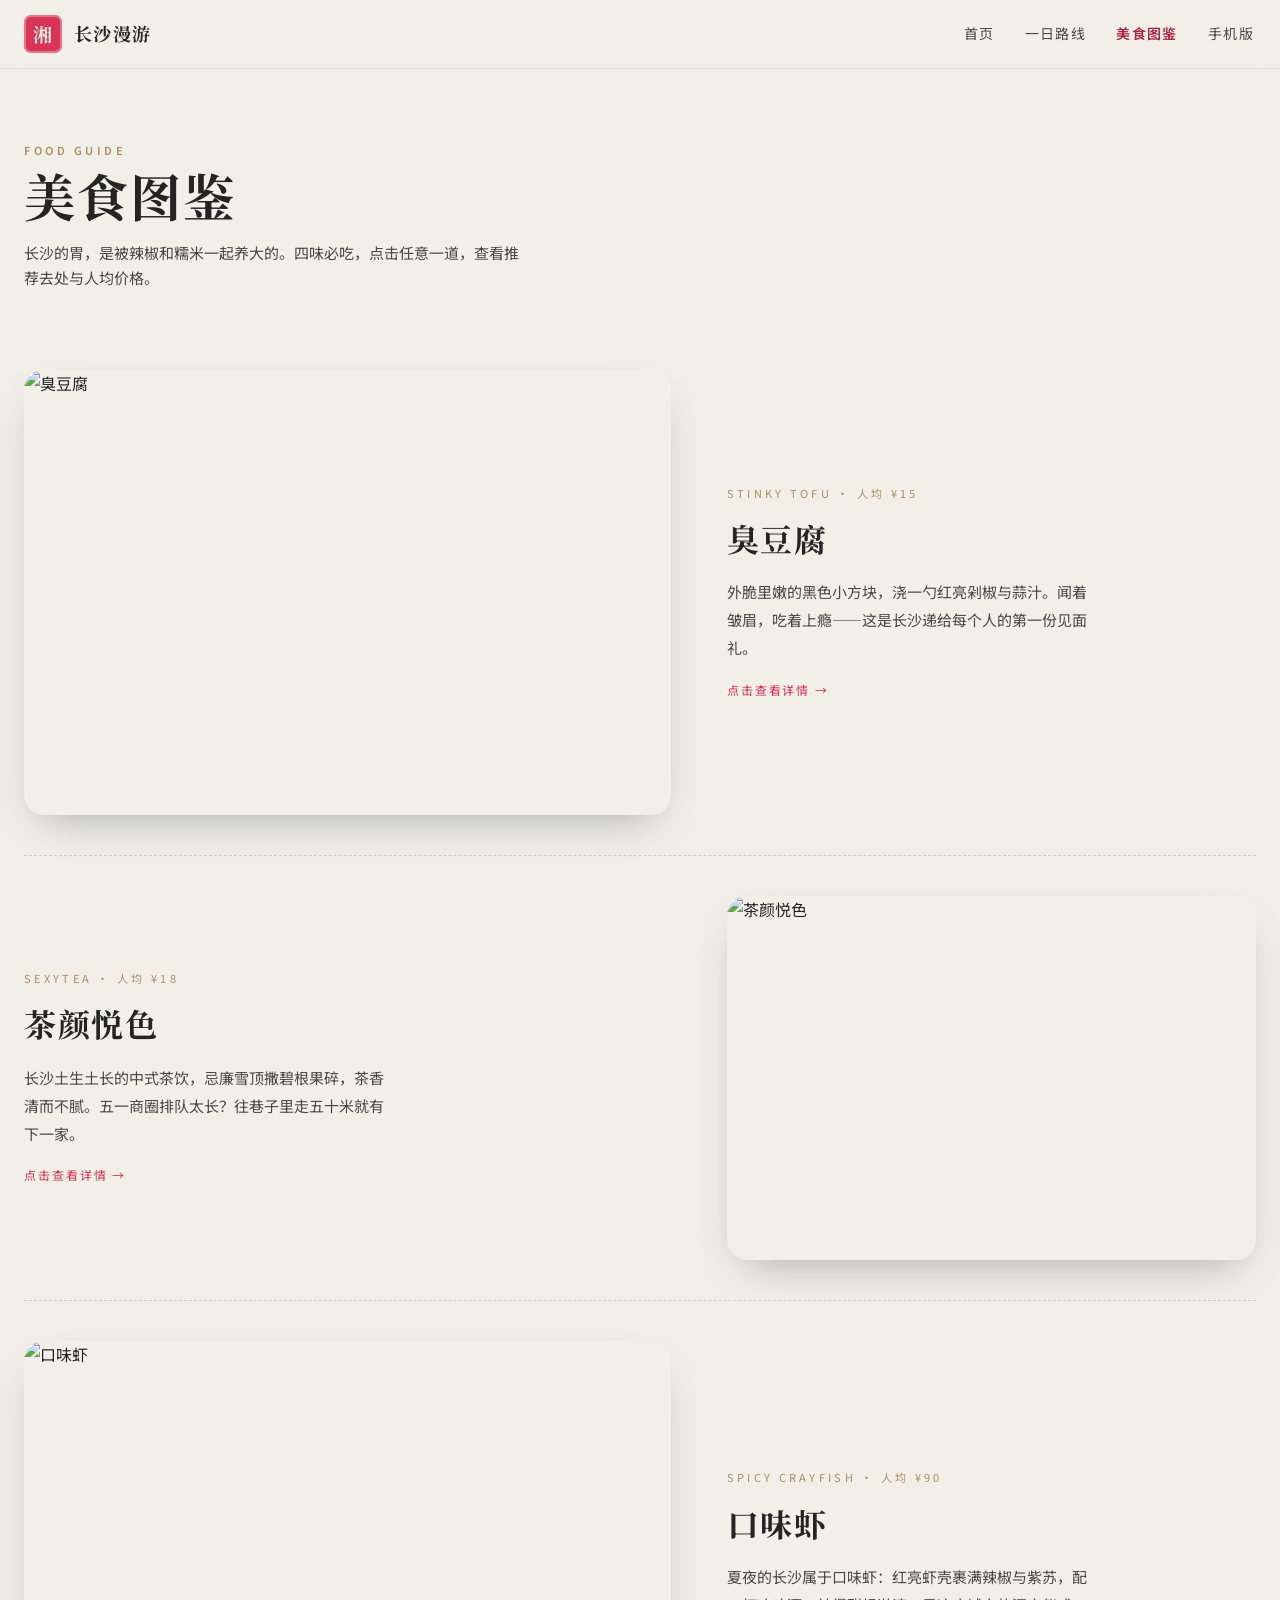
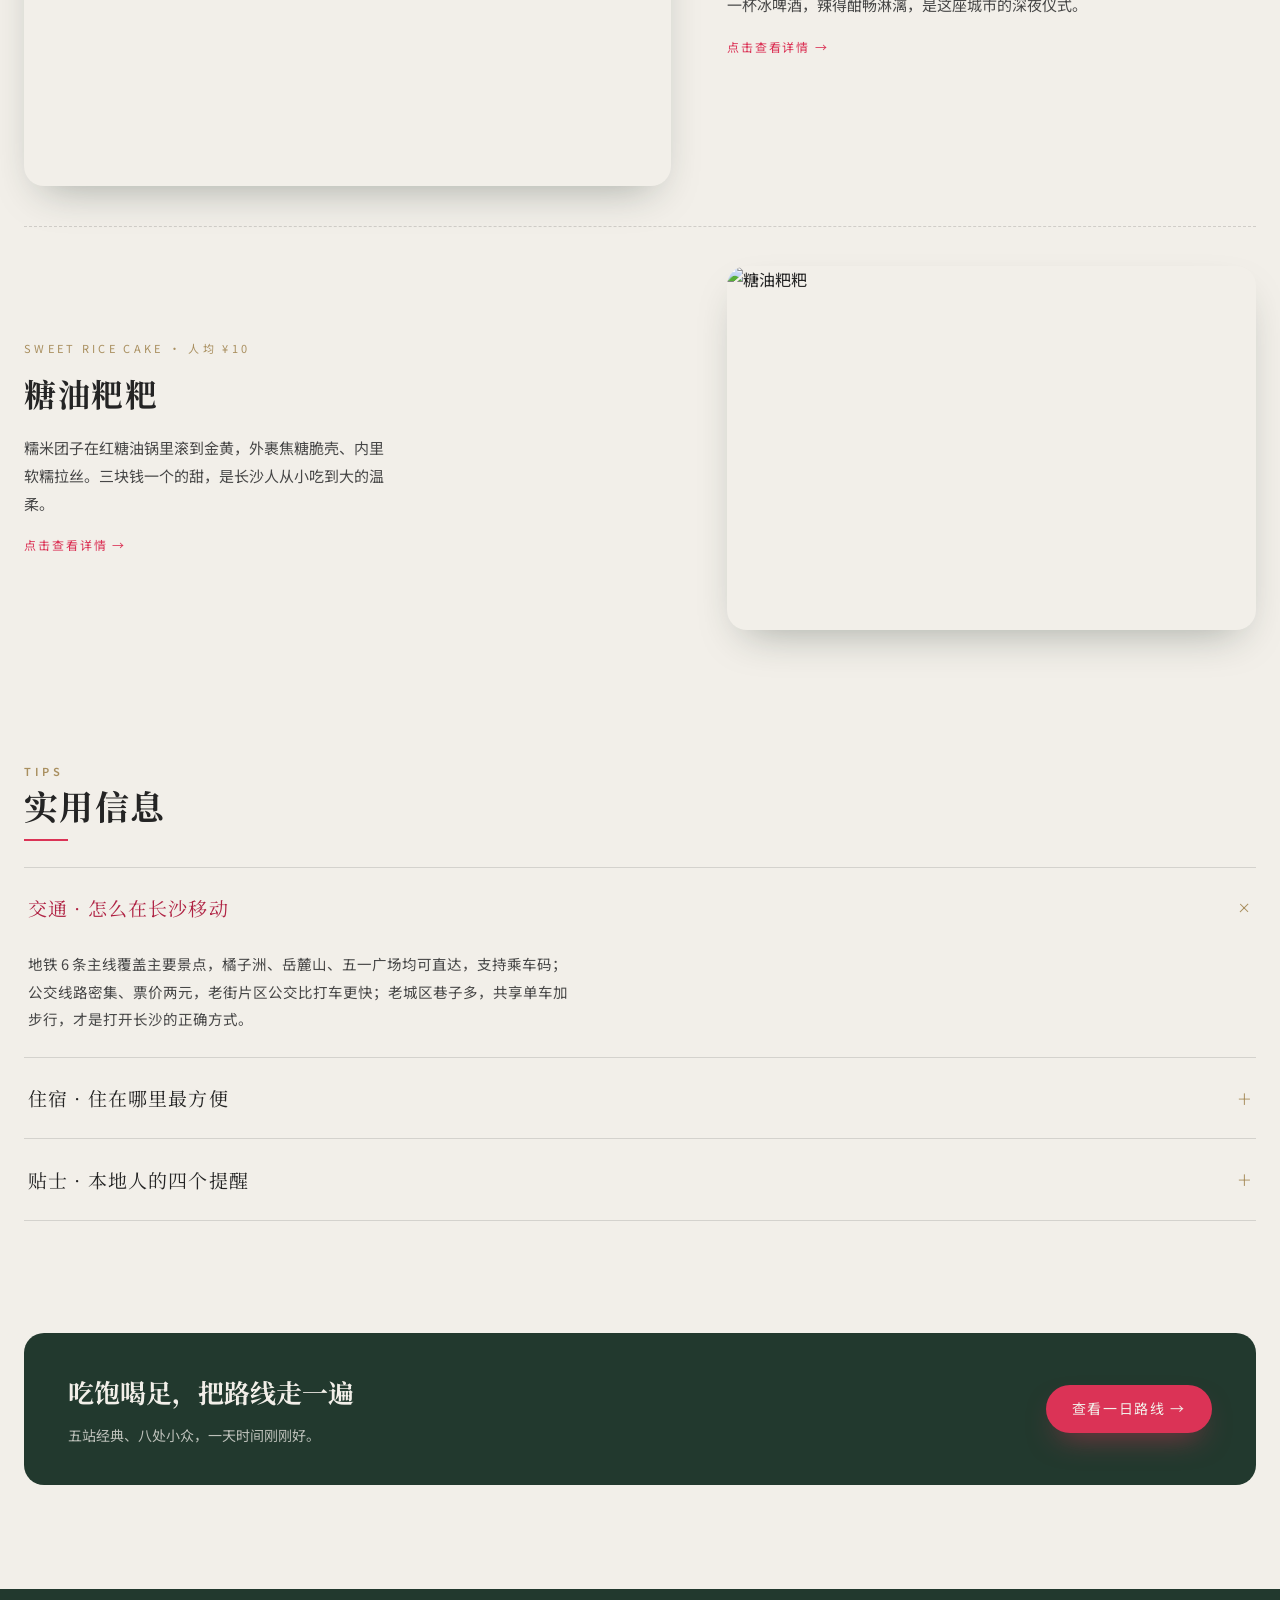
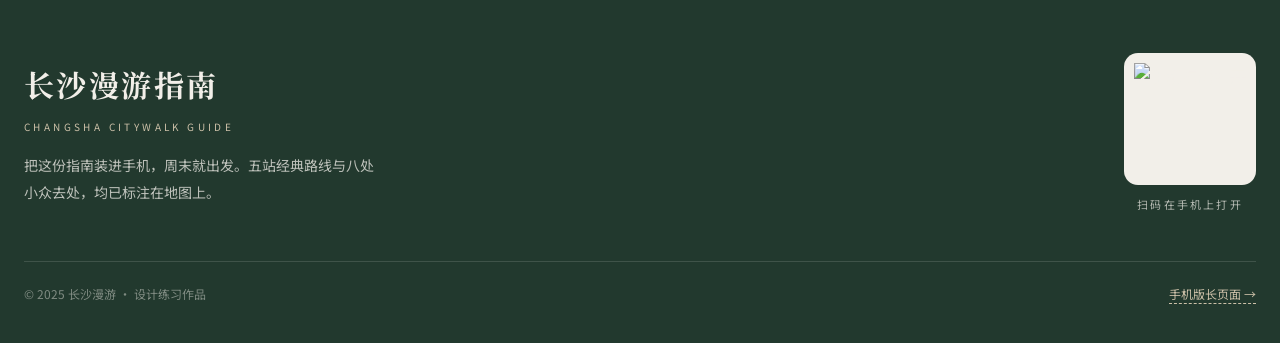
==== food.html @ cf856d1f "Deploy website text files" ====
<!DOCTYPE html>
<html lang="zh-CN">
<head>
<meta charset="UTF-8">
<meta name="viewport" content="width=device-width, initial-scale=1">
<title>长沙漫游 · 美食图鉴</title>
<link rel="preconnect" href="https://fonts.googleapis.com">
<link rel="preconnect" href="https://fonts.gstatic.com" crossorigin>
<link href="https://fonts.googleapis.com/css2?family=Noto+Serif+SC:wght@600;700;900&family=Noto+Sans+SC:wght@400;500;600&display=swap" rel="stylesheet">
<link rel="icon" href="data:image/svg+xml,%3Csvg xmlns=%27http://www.w3.org/2000/svg%27 viewBox=%270 0 64 64%27%3E%3Crect width=%2764%27 height=%2764%27 rx=%2712%27 fill=%27%23DB3356%27/%3E%3Ctext x=%2732%27 y=%2744%27 font-size=%2734%27 text-anchor=%27middle%27 fill=%27%23F2EFE9%27 font-family=%27serif%27%3E湘%3C/text%3E%3C/svg%3E">
<link rel="stylesheet" href="assets/style.css">
</head>
<body class="pc-body">

<nav class="pc-nav">
  <div class="pc-nav-in">
    <a class="pc-brand" href="pc.html"><span class="seal">湘</span>长沙漫游</a>
    <div class="pc-nav-links">
      <a href="pc.html">首页</a>
      <a href="route.html">一日路线</a>
      <a class="on" href="food.html">美食图鉴</a>
      <a href="index.html">手机版</a>
    </div>
  </div>
</nav>

<main class="pc-wrap">

  <header class="page-head">
    <p class="sec-en reveal">Food Guide</p>
    <h1 class="sec-title reveal" style="--d:.08s;font-size:clamp(34px,4vw,54px)">美食图鉴</h1>
    <p class="lede reveal" style="--d:.16s;margin-top:14px">长沙的胃，是被辣椒和糯米一起养大的。四味必吃，点击任意一道，查看推荐去处与人均价格。</p>
  </header>

  <section class="pc-sec" style="padding-top:30px">
    <article class="food-row reveal" data-key="tofu" role="button" tabindex="0" aria-label="查看臭豆腐详情">
      <img src="assets/tofu.jpg" alt="臭豆腐">
      <div>
        <span class="f-en">Stinky Tofu · 人均 ¥15</span>
        <h3>臭豆腐</h3>
        <p>外脆里嫩的黑色小方块，浇一勺红亮剁椒与蒜汁。闻着皱眉，吃着上瘾——这是长沙递给每个人的第一份见面礼。</p>
        <span class="go">点击查看详情 →</span>
      </div>
    </article>

    <article class="food-row reveal" data-key="milktea" role="button" tabindex="0" aria-label="查看茶颜悦色详情">
      <img src="assets/milktea.jpg" alt="茶颜悦色">
      <div>
        <span class="f-en">Sexytea · 人均 ¥18</span>
        <h3>茶颜悦色</h3>
        <p>长沙土生土长的中式茶饮，忌廉雪顶撒碧根果碎，茶香清而不腻。五一商圈排队太长？往巷子里走五十米就有下一家。</p>
        <span class="go">点击查看详情 →</span>
      </div>
    </article>

    <article class="food-row reveal" data-key="crayfish" role="button" tabindex="0" aria-label="查看口味虾详情">
      <img src="assets/crayfish.jpg" alt="口味虾">
      <div>
        <span class="f-en">Spicy Crayfish · 人均 ¥90</span>
        <h3>口味虾</h3>
        <p>夏夜的长沙属于口味虾：红亮虾壳裹满辣椒与紫苏，配一杯冰啤酒，辣得酣畅淋漓，是这座城市的深夜仪式。</p>
        <span class="go">点击查看详情 →</span>
      </div>
    </article>

    <article class="food-row reveal" data-key="tangyou" role="button" tabindex="0" aria-label="查看糖油粑粑详情">
      <img src="assets/tangyou.jpg" alt="糖油粑粑">
      <div>
        <span class="f-en">Sweet Rice Cake · 人均 ¥10</span>
        <h3>糖油粑粑</h3>
        <p>糯米团子在红糖油锅里滚到金黄，外裹焦糖脆壳、内里软糯拉丝。三块钱一个的甜，是长沙人从小吃到大的温柔。</p>
        <span class="go">点击查看详情 →</span>
      </div>
    </article>
  </section>

  <section class="pc-sec">
    <header class="sec-head reveal">
      <p class="sec-en">Tips</p>
      <h2 class="sec-title">实用信息</h2>
      <div class="rule"></div>
    </header>
    <div class="acc reveal">
      <details open>
        <summary>交通 · 怎么在长沙移动</summary>
        <div class="acc-body">地铁 6 条主线覆盖主要景点，橘子洲、岳麓山、五一广场均可直达，支持乘车码；公交线路密集、票价两元，老街片区公交比打车更快；老城区巷子多，共享单车加步行，才是打开长沙的正确方式。</div>
      </details>
      <details>
        <summary>住宿 · 住在哪里最方便</summary>
        <div class="acc-body">第一次来推荐五一广场 / 黄兴路一带，吃喝玩乐下楼即达；想看夜景选湘江边；预算有限又想有点文艺气，大学城与后湖周边性价比最高。</div>
      </details>
      <details>
        <summary>贴士 · 本地人的四个提醒</summary>
        <div class="acc-body">① 湘菜默认中辣起步，吃辣量力而行，备好肠胃药；② 茶颜悦色不必死等商圈大店，巷子里五十米一家；③ 岳麓书院周一闭馆，热门场馆记得提前预约；④ 夏季白天暴晒，户外景点安排在清晨或傍晚。</div>
      </details>
    </div>
  </section>

  <section class="pc-sec" style="padding-bottom:8px">
    <div class="stat-band reveal" style="margin-top:20px;grid-template-columns:1fr auto;align-items:center">
      <div>
        <h2 style="font-family:var(--serif);font-size:26px">吃饱喝足，把路线走一遍</h2>
        <p style="margin-top:10px;font-size:14px;color:rgba(242,239,233,.75)">五站经典、八处小众，一天时间刚刚好。</p>
      </div>
      <a class="btn btn-fill" href="route.html">查看一日路线 →</a>
    </div>
  </section>

</main>

<footer class="pc-foot">
  <div class="pc-foot-in">
    <div>
      <h2>长沙漫游指南</h2>
      <p class="fen">Changsha Citywalk Guide</p>
      <p style="margin-top:16px;font-size:14px;color:rgba(242,239,233,.75);max-width:44ch;line-height:1.9">把这份指南装进手机，周末就出发。五站经典路线与八处小众去处，均已标注在地图上。</p>
    </div>
    <div>
      <div class="qr"><img src="assets/qr.png" alt="手机扫码打开"></div>
      <p class="qr-cap">扫码在手机上打开</p>
    </div>
    <div class="copy">
      <span>© 2025 长沙漫游 · 设计练习作品</span>
      <span><a href="index.html">手机版长页面 →</a></span>
    </div>
  </div>
</footer>

<div class="modal" id="modal" role="dialog" aria-modal="true" aria-label="详情" hidden>
  <div class="modal-backdrop" data-close></div>
  <div class="modal-card">
    <button class="modal-close" data-close aria-label="关闭">✕</button>
    <div class="modal-body"></div>
  </div>
</div>

<script src="assets/app.js"></script>
</body>
</html>
---- assets/style.css ----
/* ============================================================
   长沙漫游 · CHANGSHA CITYWALK
   设计系统：旧纸米白 / 墨绿松烟 / 朱砂点缀 / 哑光金
   ============================================================ */
:root{
  --paper:#F2EFE9;
  --beige:#DFD7C8;
  --beige-2:#E9E2D2;
  --sage:#B0C6B3;
  --ink:#242424;
  --ink-2:#474747;
  --pine:#22392E;
  --pine-2:#1B2E25;
  --crimson:#DB3356;
  --crimson-d:#B02344;
  --gold:#CCC0A8;
  --gold-d:#A98F5F;
  --serif:'Noto Serif SC','Songti SC','SimSun',serif;
  --sans:'Noto Sans SC',-apple-system,'PingFang SC','Microsoft YaHei',sans-serif;
  --r-lg:20px; --r-md:14px;
  --shadow:0 18px 44px -18px rgba(27,46,37,.38);
  --ease:cubic-bezier(.16,1,.3,1);
}
*,*::before,*::after{box-sizing:border-box;margin:0;padding:0}
html{scroll-behavior:smooth;-webkit-text-size-adjust:100%}
body{
  font-family:var(--sans);
  background:var(--paper);
  color:var(--ink);
  font-size:16px;line-height:1.65;
  min-height:100dvh;
  -webkit-font-smoothing:antialiased;
}
::selection{background:var(--ink);color:var(--paper)}
::-webkit-scrollbar{width:6px;height:6px}
::-webkit-scrollbar-track{background:transparent}
::-webkit-scrollbar-thumb{background:rgba(36,36,36,.28);border-radius:10px}
img{display:block;max-width:100%}
a{color:inherit;text-decoration:none}
button{font:inherit;color:inherit;background:none;border:0;cursor:pointer}
:focus{outline:none}
:focus-visible{outline:2px solid var(--crimson);outline-offset:3px;border-radius:4px}

/* ---------- 通用排版 ---------- */
.sec-en{
  font-size:11px;letter-spacing:.32em;text-transform:uppercase;
  color:var(--gold-d);font-weight:600;margin-bottom:6px;
}
.sec-title{
  font-family:var(--serif);font-weight:700;
  font-size:clamp(26px,6vw,34px);line-height:1.2;letter-spacing:.04em;
}
.sec-head{margin-bottom:26px}
.sec-head .rule{width:44px;height:2px;background:var(--crimson);margin-top:12px}
.lede{color:var(--ink-2);font-size:15px;max-width:62ch}

/* ---------- 印章（签名细节） ---------- */
.seal{
  width:46px;height:46px;flex:none;border-radius:8px;
  background:var(--crimson);color:var(--paper);
  display:grid;place-items:center;
  font-family:var(--serif);font-size:23px;font-weight:700;
  box-shadow:inset 0 0 0 2px rgba(242,239,233,.35);
  user-select:none;
}

/* ---------- 滚动显现（移动动画） ---------- */
.reveal{
  opacity:0;transform:translateY(26px);filter:blur(10px);
  transition:opacity .8s ease,transform .8s var(--ease),filter .8s ease;
  transition-delay:var(--d,0s);
  will-change:opacity,transform,filter;
}
.reveal.is-visible{opacity:1;transform:translateY(0);filter:blur(0)}

/* ---------- 页面载入 ---------- */
body.preload{opacity:0}
body.page-loaded{opacity:1;transition:opacity .8s ease}

/* ============================================================
   手机长页面（index.html）
   ============================================================ */
.m-body{background:var(--pine-2)}
.shell{
  max-width:480px;margin:0 auto;background:var(--paper);
  min-height:100dvh;position:relative;
  box-shadow:0 0 80px rgba(0,0,0,.45);
  overflow:clip;
}

/* Hero */
.m-hero{position:relative}
.m-hero-img{height:60dvh;min-height:420px;width:100%;object-fit:cover}
.m-hero-band{
  background:var(--pine);color:var(--paper);
  padding:34px 24px 44px;position:relative;
}
.m-hero-band::before{
  content:"";position:absolute;left:0;right:0;top:-28px;height:28px;
  background:linear-gradient(transparent,rgba(27,46,37,.55));
}
.m-hero-tag{
  display:inline-flex;align-items:center;gap:8px;
  font-size:11px;letter-spacing:.28em;color:var(--gold);
  border:1px solid rgba(204,192,168,.4);border-radius:999px;
  padding:7px 14px;margin-bottom:18px;
}
.m-hero-title{
  font-family:var(--serif);font-weight:900;
  font-size:clamp(44px,13vw,58px);letter-spacing:.06em;line-height:1.1;
}
.m-hero-en{
  margin-top:10px;font-size:12px;letter-spacing:.34em;color:var(--gold);
  text-transform:uppercase;
}
.m-hero-sub{
  margin-top:16px;font-size:15px;color:rgba(242,239,233,.85);line-height:1.8;
}
.m-hero-seal{position:absolute;right:22px;top:-23px}
.m-scroll-hint{
  margin-top:26px;display:flex;align-items:center;gap:10px;
  font-size:11px;letter-spacing:.3em;color:rgba(242,239,233,.65);
}
.m-scroll-hint .arrow{
  width:20px;height:20px;animation:bob 1.6s ease-in-out infinite;
}
@keyframes bob{0%,100%{transform:translateY(0)}50%{transform:translateY(7px)}}

/* 走马灯 */
.marquee{
  overflow:hidden;background:var(--crimson);color:var(--paper);
  padding:12px 0;border-top:1px solid rgba(242,239,233,.25);
}
.marquee-track{
  display:inline-flex;gap:0;white-space:nowrap;will-change:transform;
  animation:marquee 22s linear infinite;
}
.marquee:hover .marquee-track{animation-play-state:paused}
.marquee-track span{
  font-family:var(--serif);font-size:14px;letter-spacing:.18em;padding:0 18px;
}
.marquee-track i{font-style:normal;color:var(--gold);padding:0 2px}
@keyframes marquee{from{transform:translateX(0)}to{transform:translateX(-50%)}}

/* 手机区块 */
.m-sec{padding:54px 22px 10px}
.m-sec-last{padding-bottom:56px}

/* 城市印象 */
.imp-card{margin-bottom:30px}
.imp-card:nth-child(odd){margin-right:26px}
.imp-card:nth-child(even){margin-left:26px}
.imp-img{border-radius:var(--r-lg);width:100%;aspect-ratio:4/3;object-fit:cover;box-shadow:var(--shadow)}
.imp-card:nth-child(even) .imp-img{aspect-ratio:1/1}
.imp-cap{display:flex;align-items:baseline;gap:12px;margin-top:14px}
.imp-cap h3{font-family:var(--serif);font-size:20px;letter-spacing:.05em}
.imp-cap span{font-size:10px;letter-spacing:.24em;color:var(--gold-d);text-transform:uppercase}
.imp-card p{margin-top:8px;font-size:14px;color:var(--ink-2)}

/* 一日路线 · 时间线 */
.route-list{position:relative;padding-left:34px}
.route-rail{position:absolute;left:11px;top:6px;bottom:6px;width:2px;overflow:visible}
.route-rail path{stroke:var(--gold);stroke-width:2;fill:none;stroke-linecap:round}
.stop{position:relative;padding:0 0 34px;cursor:pointer}
.stop:last-child{padding-bottom:6px}
.stop::before{
  content:"";position:absolute;left:-29px;top:8px;
  width:12px;height:12px;border-radius:50%;
  background:var(--crimson);box-shadow:0 0 0 4px var(--paper),0 0 0 5px var(--gold);
}
.stop-time{font-family:var(--serif);font-size:13px;color:var(--gold-d);letter-spacing:.12em}
.stop-row{display:flex;gap:14px;align-items:flex-start;margin-top:6px}
.stop-info{flex:1}
.stop-info h3{font-family:var(--serif);font-size:19px;letter-spacing:.04em}
.stop-info p{font-size:13px;color:var(--ink-2);margin-top:4px}
.stop-thumb{width:86px;height:86px;flex:none;border-radius:var(--r-md);object-fit:cover;box-shadow:var(--shadow)}
.stop:active .stop-info h3{color:var(--crimson-d)}
.stop-more{font-size:11px;letter-spacing:.14em;color:var(--crimson);margin-top:8px;display:inline-block}

/* 小众宝藏地图 */
.map-panel{
  background:var(--beige-2);border-radius:var(--r-lg);
  padding:18px 12px 12px;box-shadow:var(--shadow);
  border:1px solid rgba(36,36,36,.06);
}
.map-svg{width:100%;height:auto;display:block}
.map-hint{
  text-align:center;font-size:11px;letter-spacing:.2em;color:var(--ink-2);
  padding:10px 0 4px;
}
.map-pin{cursor:pointer}
.map-pin .dot{fill:var(--crimson)}
.map-pin .ring{fill:none;stroke:var(--crimson);stroke-width:1.5;opacity:.7;transform-box:fill-box;transform-origin:center;animation:ping 2.2s ease-out infinite}
.map-pin text{font-family:var(--sans);font-size:11px;fill:var(--ink);letter-spacing:.05em}
.map-pin:focus-visible{outline:none}
.map-pin:focus-visible .halo{stroke:var(--crimson-d);stroke-width:2.5}
.map-pin .halo{fill:#000;fill-opacity:0;r:16px}
@keyframes ping{0%{transform:scale(.5);opacity:.8}80%,100%{transform:scale(2.1);opacity:0}}

/* 美食图鉴 */
.food-grid{display:grid;grid-template-columns:1fr 1fr;gap:16px}
.food-card{
  background:#FBF9F4;border-radius:var(--r-md);overflow:hidden;
  box-shadow:var(--shadow);text-align:left;cursor:pointer;
  transition:transform .35s var(--ease);
}
.food-card:hover{transform:translateY(-4px)}
.food-card:active{transform:scale(.97)}
.food-card img{width:100%;aspect-ratio:1/1;object-fit:cover}
.food-card .fc-body{padding:12px 13px 14px}
.food-card h3{font-family:var(--serif);font-size:16px}
.food-card span{font-size:10px;letter-spacing:.2em;color:var(--gold-d);text-transform:uppercase}
.food-card p{font-size:12px;color:var(--ink-2);margin-top:6px}

/* 实用信息 · 选项卡 */
.tabs{margin-top:6px}
.tab-bar{
  display:flex;position:relative;background:var(--beige-2);
  border-radius:12px;padding:4px;
}
.tab-btn{
  flex:1;min-height:44px;position:relative;z-index:1;
  font-size:14px;letter-spacing:.12em;color:var(--ink-2);
  transition:color .25s ease;
}
.tab-btn[aria-selected="true"]{color:var(--paper)}
.tab-ink{
  position:absolute;top:4px;bottom:4px;left:4px;width:calc((100% - 8px)/3);
  background:var(--pine);border-radius:9px;
  transition:transform .35s var(--ease);
}
.tab-panel{padding:20px 4px 6px}
.tab-panel[hidden]{display:none}
.tip-item{display:flex;gap:14px;padding:13px 0;border-bottom:1px dashed rgba(36,36,36,.18)}
.tip-item:last-child{border-bottom:0}
.tip-ic{
  width:40px;height:40px;flex:none;border-radius:10px;
  background:var(--pine);color:var(--gold);
  display:grid;place-items:center;
}
.tip-item h4{font-size:14.5px;font-weight:600}
.tip-item p{font-size:13px;color:var(--ink-2);margin-top:3px}

/* 页脚 */
.m-footer{
  background:var(--pine);color:var(--paper);
  padding:48px 24px 42px;text-align:center;
}
.m-footer .seal{margin:0 auto 18px}
.m-footer h2{font-family:var(--serif);font-size:26px;letter-spacing:.1em}
.m-footer .fen{font-size:10px;letter-spacing:.34em;color:var(--gold);margin-top:8px;text-transform:uppercase}
.m-footer .qr{
  width:128px;height:128px;margin:24px auto 12px;background:var(--paper);
  padding:10px;border-radius:14px;
}
.m-footer .qr img{width:100%;height:100%}
.m-footer .qr-cap{font-size:11px;letter-spacing:.22em;color:rgba(242,239,233,.7)}
.m-footer .copy{margin-top:26px;font-size:11px;color:rgba(242,239,233,.45);letter-spacing:.08em}
.m-footer .pclink{
  display:inline-block;margin-top:14px;font-size:12px;color:var(--gold);
  text-decoration:underline;text-decoration-style:dashed;text-underline-offset:4px;
  padding:6px 4px;
}
.m-footer .pclink:hover{color:var(--paper)}

/* 回到顶部 */
.to-top{
  position:fixed;bottom:22px;right:max(18px,calc(50vw - 240px + 18px));
  width:46px;height:46px;border-radius:50%;
  background:var(--pine);color:var(--gold);
  display:grid;place-items:center;box-shadow:var(--shadow);
  opacity:0;pointer-events:none;transform:translateY(12px);
  transition:opacity .3s ease,transform .3s var(--ease),background .25s ease;
  z-index:40;
}
.to-top.show{opacity:1;pointer-events:auto;transform:translateY(0)}
.to-top:hover{background:var(--crimson);color:var(--paper)}

/* ============================================================
   自适应模态弹窗：手机=底部弹层 / 桌面=居中卡片
   ============================================================ */
.modal{position:fixed;inset:0;z-index:60;display:grid}
.modal[hidden]{display:none}
.modal-backdrop{
  position:absolute;inset:0;background:rgba(27,46,37,.55);
  opacity:0;transition:opacity .25s ease;
  backdrop-filter:blur(3px);
}
.modal-card{
  position:relative;background:var(--paper);color:var(--ink);
  align-self:end;width:100%;max-height:86dvh;overflow-y:auto;
  border-radius:24px 24px 0 0;padding:26px 24px 34px;
  transform:translateY(100%);
  transition:transform .38s var(--ease);
  box-shadow:0 -18px 60px rgba(0,0,0,.35);
}
.modal-card::before{
  content:"";display:block;width:42px;height:4px;border-radius:99px;
  background:var(--beige);margin:0 auto 18px;
}
.modal.open .modal-backdrop{opacity:1}
.modal.open .modal-card{transform:translateY(0)}
.modal-close{
  position:absolute;top:14px;right:14px;width:44px;height:44px;
  border-radius:50%;background:var(--beige-2);color:var(--ink);
  font-size:18px;display:grid;place-items:center;
  transition:background .25s ease,transform .25s var(--ease);
}
.modal-close:hover{background:var(--crimson);color:var(--paper);transform:rotate(90deg)}
.modal-kicker{font-size:10px;letter-spacing:.3em;color:var(--gold-d);text-transform:uppercase}
.modal-title{font-family:var(--serif);font-size:24px;margin-top:6px;letter-spacing:.04em}
.modal-img{width:100%;aspect-ratio:16/9;object-fit:cover;border-radius:var(--r-md);margin:16px 0}
.modal-desc{font-size:14.5px;color:var(--ink-2);line-height:1.8}
.modal-meta{
  display:flex;gap:10px;flex-wrap:wrap;margin-top:18px;
}
.modal-meta .chip{
  font-size:12px;letter-spacing:.06em;color:var(--pine);
  border:1px solid rgba(34,57,46,.35);border-radius:999px;padding:7px 13px;
}
.modal-meta .chip b{color:var(--crimson-d);font-weight:600}
@media(min-width:768px){
  .modal{place-items:center}
  .modal-card{
    align-self:auto;width:min(560px,92vw);max-height:84dvh;
    border-radius:22px;padding:34px 36px 40px;
    transform:translateY(18px) scale(.95);opacity:0;
    transition:transform .32s var(--ease),opacity .25s ease;
  }
  .modal-card::before{display:none}
  .modal.open .modal-card{transform:translateY(0) scale(1);opacity:1}
}

/* ============================================================
   PC 页面（pc / route / food）
   ============================================================ */
.pc-body{background:var(--paper)}
.pc-nav{
  position:sticky;top:0;z-index:50;
  background:rgba(242,239,233,.88);backdrop-filter:blur(10px);
  border-bottom:1px solid rgba(36,36,36,.08);
}
.pc-nav-in{
  max-width:1392px;margin:0 auto;padding:0 24px;
  height:68px;display:flex;align-items:center;gap:34px;
}
.pc-brand{display:flex;align-items:center;gap:12px;font-family:var(--serif);font-weight:700;font-size:18px;letter-spacing:.08em}
.pc-brand .seal{width:38px;height:38px;font-size:19px;border-radius:7px}
.pc-nav-links{display:flex;gap:26px;margin-left:auto}
.pc-nav-links a{
  font-size:14px;letter-spacing:.1em;color:var(--ink-2);padding:8px 2px;
  text-decoration:underline;text-decoration-color:transparent;text-underline-offset:6px;
  transition:color .25s ease,text-decoration-color .25s ease;
}
.pc-nav-links a:hover{color:var(--ink);text-decoration-color:var(--ink);text-decoration-style:dashed}
.pc-nav-links a.on{color:var(--crimson-d);font-weight:600}
.pc-wrap{max-width:1392px;margin:0 auto;padding:0 24px}

.pc-hero{position:relative;border-radius:0 0 28px 28px;overflow:hidden}
.pc-hero img{width:100%;height:min(72dvh,640px);object-fit:cover}
.pc-hero-ov{
  position:absolute;inset:0;
  background:linear-gradient(100deg,rgba(27,46,37,.82) 8%,rgba(27,46,37,.25) 55%,transparent);
  display:flex;align-items:center;
}
.pc-hero-txt{padding:0 24px;max-width:1392px;margin:0 auto;width:100%;color:var(--paper)}
.pc-hero-txt .tag{
  display:inline-block;font-size:11px;letter-spacing:.3em;color:var(--gold);
  border:1px solid rgba(204,192,168,.45);border-radius:999px;padding:8px 16px;margin-bottom:22px;
}
.pc-hero-txt h1{font-family:var(--serif);font-weight:900;font-size:clamp(42px,5.4vw,74px);letter-spacing:.06em;line-height:1.12}
.pc-hero-txt p{margin-top:18px;font-size:16px;color:rgba(242,239,233,.88);max-width:46ch;line-height:1.9}
.pc-cta{display:flex;gap:14px;margin-top:30px;flex-wrap:wrap}
.btn{
  display:inline-flex;align-items:center;gap:9px;min-height:48px;
  padding:12px 26px;border-radius:999px;font-size:14px;letter-spacing:.12em;
  transition:transform .3s var(--ease),background .3s ease,color .3s ease,box-shadow .3s ease;
}
.btn:hover{transform:translateY(-2px)}
.btn:active{transform:scale(.97)}
.btn-fill{background:var(--crimson);color:var(--paper);box-shadow:0 14px 30px -12px rgba(219,51,86,.6)}
.btn-fill:hover{background:var(--crimson-d)}
.btn-line{border:1px solid rgba(242,239,233,.55);color:var(--paper)}
.btn-line:hover{background:rgba(242,239,233,.14)}
.btn-pine{background:var(--pine);color:var(--paper)}
.btn-pine:hover{background:var(--pine-2)}

.pc-sec{padding:84px 0 8px}
.split{display:grid;grid-template-columns:1.05fr .95fr;gap:56px;align-items:center}
.split.rev{grid-template-columns:.95fr 1.05fr}
.split img{border-radius:var(--r-lg);box-shadow:var(--shadow);width:100%;aspect-ratio:4/3;object-fit:cover}
.split .sec-title{font-size:clamp(28px,3vw,40px)}
.split .lede{margin-top:18px;font-size:16px}
.split .num{
  font-family:var(--serif);font-size:15px;color:var(--gold-d);letter-spacing:.2em;
  display:block;margin-bottom:10px;
}

.stat-band{
  margin:76px 0 0;background:var(--pine);color:var(--paper);
  border-radius:var(--r-lg);padding:38px 44px;
  display:grid;grid-template-columns:repeat(4,1fr);gap:24px;
}
.stat-band .st b{font-family:var(--serif);font-size:42px;color:var(--gold);font-weight:700}
.stat-band .st span{display:block;margin-top:6px;font-size:12.5px;letter-spacing:.16em;color:rgba(242,239,233,.75)}

.pc-imp{display:grid;grid-template-columns:1.25fr 1fr 1fr;gap:22px;margin-top:8px}
.pc-imp .imp-card{margin:0}
.pc-imp .imp-card:first-child .imp-img{aspect-ratio:4/3.4}

.pc-foot{margin-top:96px;background:var(--pine);color:var(--paper)}
.pc-foot-in{
  max-width:1392px;margin:0 auto;padding:64px 24px 40px;
  display:grid;grid-template-columns:1fr auto;gap:48px;align-items:center;
}
.pc-foot h2{font-family:var(--serif);font-size:30px;letter-spacing:.08em}
.pc-foot .fen{font-size:10px;letter-spacing:.34em;color:var(--gold);margin-top:10px;text-transform:uppercase}
.pc-foot .qr{width:132px;height:132px;background:var(--paper);padding:10px;border-radius:14px}
.pc-foot .qr img{width:100%;height:100%}
.pc-foot .qr-cap{font-size:11px;letter-spacing:.2em;color:rgba(242,239,233,.7);margin-top:10px;text-align:center}
.pc-foot .copy{grid-column:1/-1;border-top:1px solid rgba(242,239,233,.14);padding-top:22px;font-size:12px;color:rgba(242,239,233,.45);display:flex;justify-content:space-between;gap:16px;flex-wrap:wrap}
.pc-foot .copy a{color:var(--gold);text-decoration:underline;text-decoration-style:dashed;text-underline-offset:4px}

/* 路线页 */
.page-head{padding:72px 0 10px}
.tl{position:relative;margin-top:44px}
.tl-line{position:absolute;left:50%;top:0;bottom:0;width:2px;transform:translateX(-50%)}
.tl-line path{stroke:var(--gold);stroke-width:2;fill:none}
.tl-item{
  position:relative;display:grid;grid-template-columns:1fr 1fr;gap:76px;
  padding:34px 0;align-items:center;
}
.tl-item::before{
  content:"";position:absolute;left:50%;top:50%;transform:translate(-50%,-50%);
  width:14px;height:14px;border-radius:50%;background:var(--crimson);
  box-shadow:0 0 0 5px var(--paper),0 0 0 6px var(--gold);
}
.tl-item .tl-img{border-radius:var(--r-lg);box-shadow:var(--shadow);width:100%;aspect-ratio:16/10;object-fit:cover}
.tl-item .tl-txt .t{font-family:var(--serif);font-size:15px;color:var(--gold-d);letter-spacing:.16em}
.tl-item .tl-txt h3{font-family:var(--serif);font-size:30px;margin:8px 0 12px;letter-spacing:.04em}
.tl-item .tl-txt p{color:var(--ink-2);font-size:15px;line-height:1.85;max-width:44ch}
.tl-item:nth-child(even) .tl-img{order:2}
.tl-tags{display:flex;gap:10px;margin-top:16px;flex-wrap:wrap}
.tl-tags span{font-size:12px;color:var(--pine);border:1px solid rgba(34,57,46,.3);border-radius:999px;padding:6px 13px;letter-spacing:.06em}

/* 美食页 */
.food-row{
  display:grid;grid-template-columns:1.1fr .9fr;gap:56px;align-items:center;
  padding:40px 0;border-bottom:1px dashed rgba(36,36,36,.16);cursor:pointer;
}
.food-row:last-of-type{border-bottom:0}
.food-row img{border-radius:var(--r-lg);box-shadow:var(--shadow);width:100%;aspect-ratio:16/11;object-fit:cover;transition:transform .4s var(--ease)}
.food-row:hover img{transform:scale(1.02)}
.food-row:nth-child(even) img{order:2}
.food-row h3{font-family:var(--serif);font-size:32px;letter-spacing:.05em}
.food-row .f-en{font-size:11px;letter-spacing:.3em;color:var(--gold-d);text-transform:uppercase;display:block;margin-bottom:10px}
.food-row p{color:var(--ink-2);margin-top:14px;font-size:15px;line-height:1.85;max-width:46ch}
.food-row .go{font-size:12px;letter-spacing:.16em;color:var(--crimson);margin-top:18px;display:inline-block}

/* 手风琴 */
.acc{border-top:1px solid rgba(36,36,36,.14);margin-top:14px}
.acc details{border-bottom:1px solid rgba(36,36,36,.14)}
.acc summary{
  list-style:none;display:flex;align-items:center;justify-content:space-between;
  padding:22px 4px;cursor:pointer;min-height:44px;
  font-family:var(--serif);font-size:19px;letter-spacing:.06em;
}
.acc summary::-webkit-details-marker{display:none}
.acc summary::after{
  content:"+";font-size:22px;color:var(--gold-d);
  transition:transform .35s var(--ease);
}
.acc details[open] summary::after{transform:rotate(45deg)}
.acc details[open] summary{color:var(--crimson-d)}
.acc .acc-body{padding:2px 4px 24px;color:var(--ink-2);font-size:14.5px;line-height:1.9;max-width:70ch}
.acc summary:hover{background:linear-gradient(90deg,rgba(204,192,168,.16),transparent)}

/* PC 响应式 */
@media(max-width:960px){
  .split,.split.rev,.food-row{grid-template-columns:1fr;gap:26px}
  .food-row:nth-child(even) img{order:0}
  .tl-item{grid-template-columns:1fr;gap:20px;padding:26px 0 26px 30px}
  .tl-item::before{left:6px;top:38px;transform:none}
  .tl-line{left:6px;transform:none}
  .tl-item:nth-child(even) .tl-img{order:0}
  .stat-band{grid-template-columns:1fr 1fr;padding:30px 26px}
  .pc-imp{grid-template-columns:1fr}
  .pc-foot-in{grid-template-columns:1fr}
  .pc-nav-links{gap:16px}
}

/* ---------- 动效降级 ---------- */
@media(prefers-reduced-motion:reduce){
  *,*::before,*::after{animation-duration:.01ms!important;animation-iteration-count:1!important;transition-duration:.01ms!important}
  html{scroll-behavior:auto}
  .reveal{opacity:1;transform:none;filter:none}
}
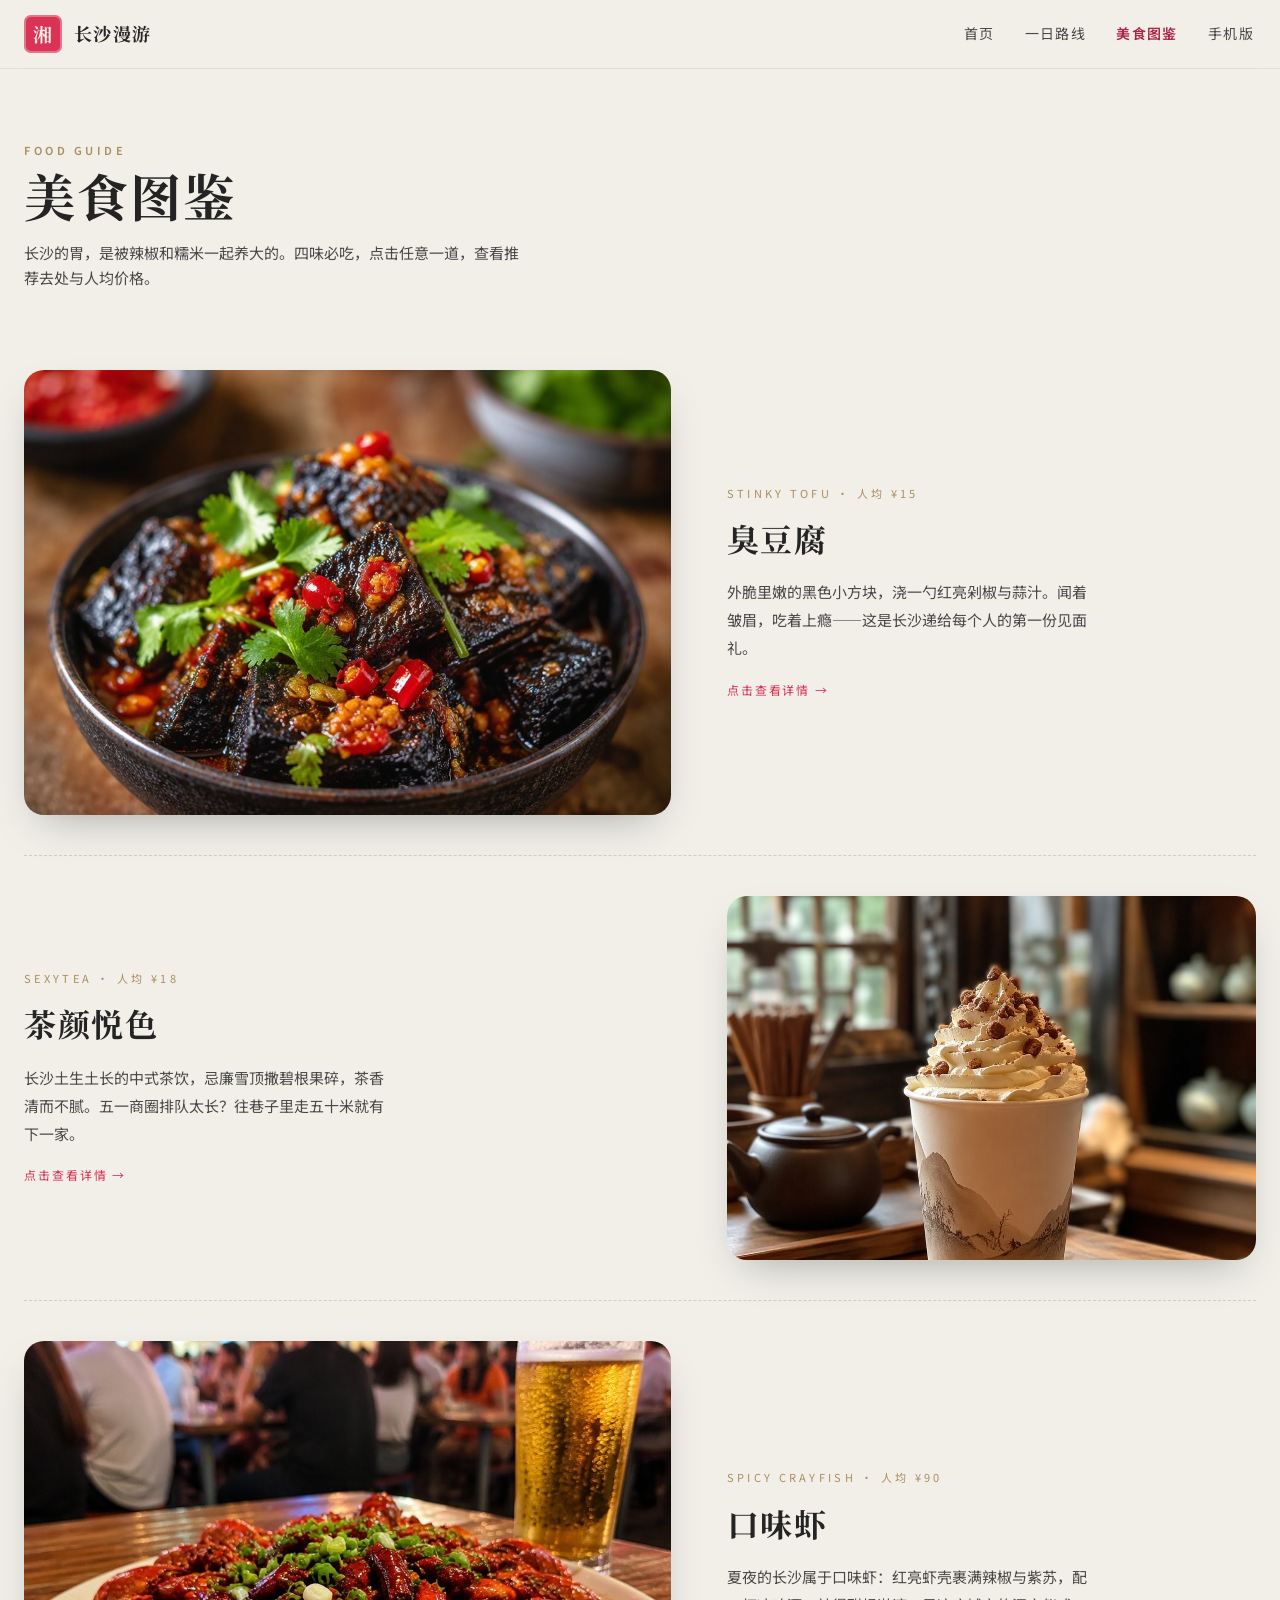
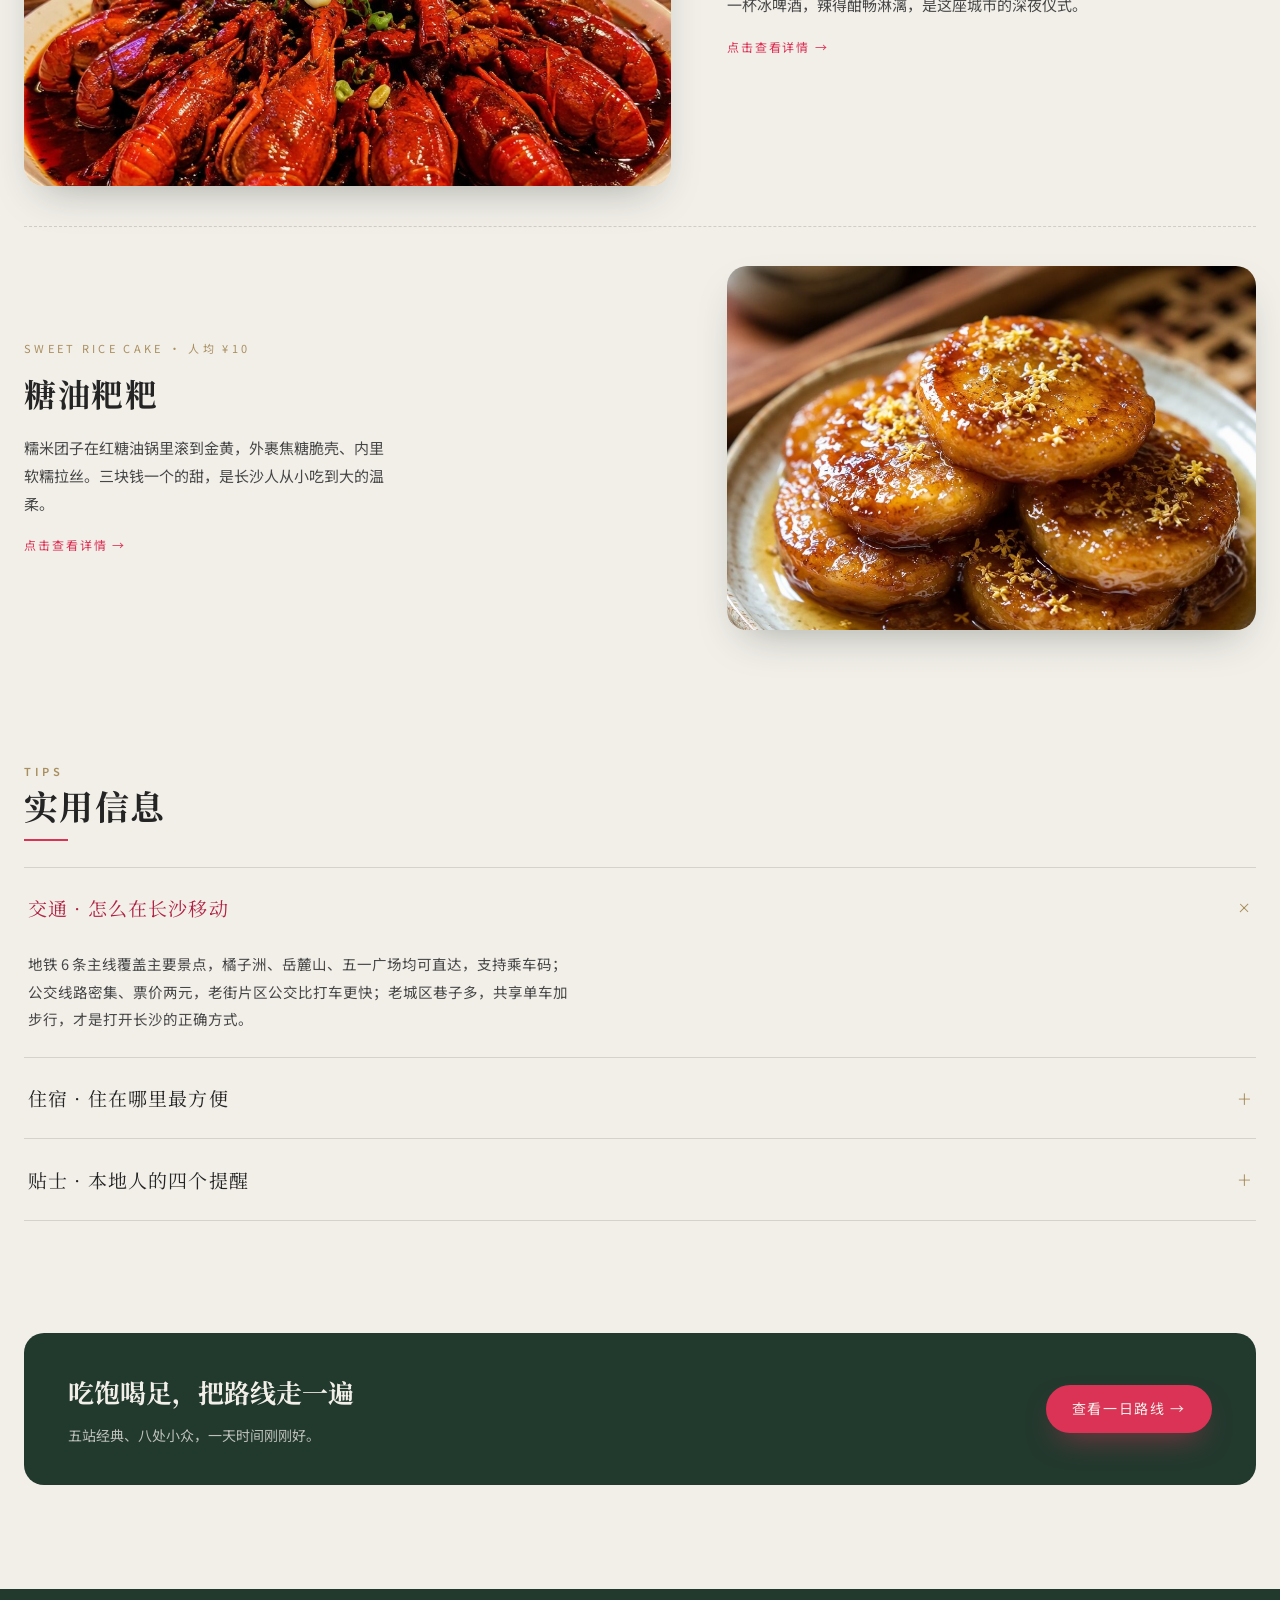
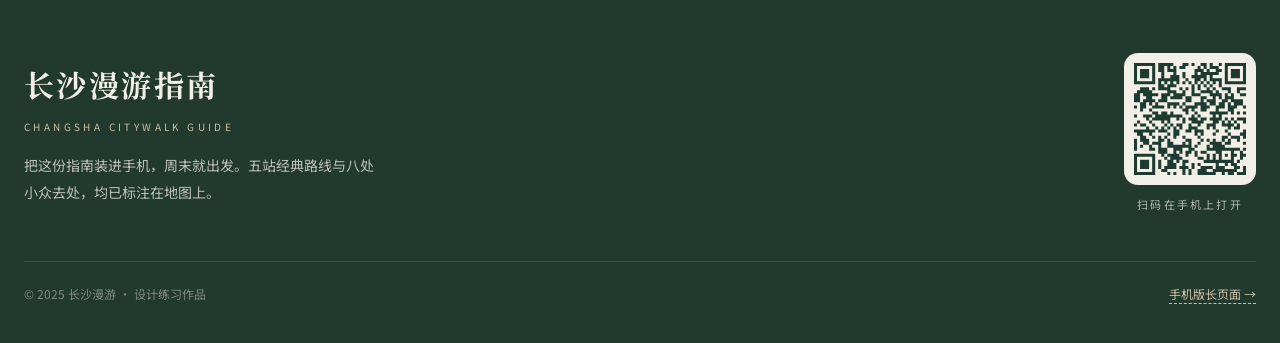
==== commit 823540de: "页脚二维码换成专属二维码（qr.svg），并更新四个页面引用" ====
--- a/food.html
+++ b/food.html
@@ -116,7 +116,7 @@
       <p style="margin-top:16px;font-size:14px;color:rgba(242,239,233,.75);max-width:44ch;line-height:1.9">把这份指南装进手机，周末就出发。五站经典路线与八处小众去处，均已标注在地图上。</p>
     </div>
     <div>
-      <div class="qr"><img src="assets/qr.png" alt="手机扫码打开"></div>
+      <div class="qr"><img src="assets/qr.svg" alt="手机扫码打开"></div>
       <p class="qr-cap">扫码在手机上打开</p>
     </div>
     <div class="copy">
